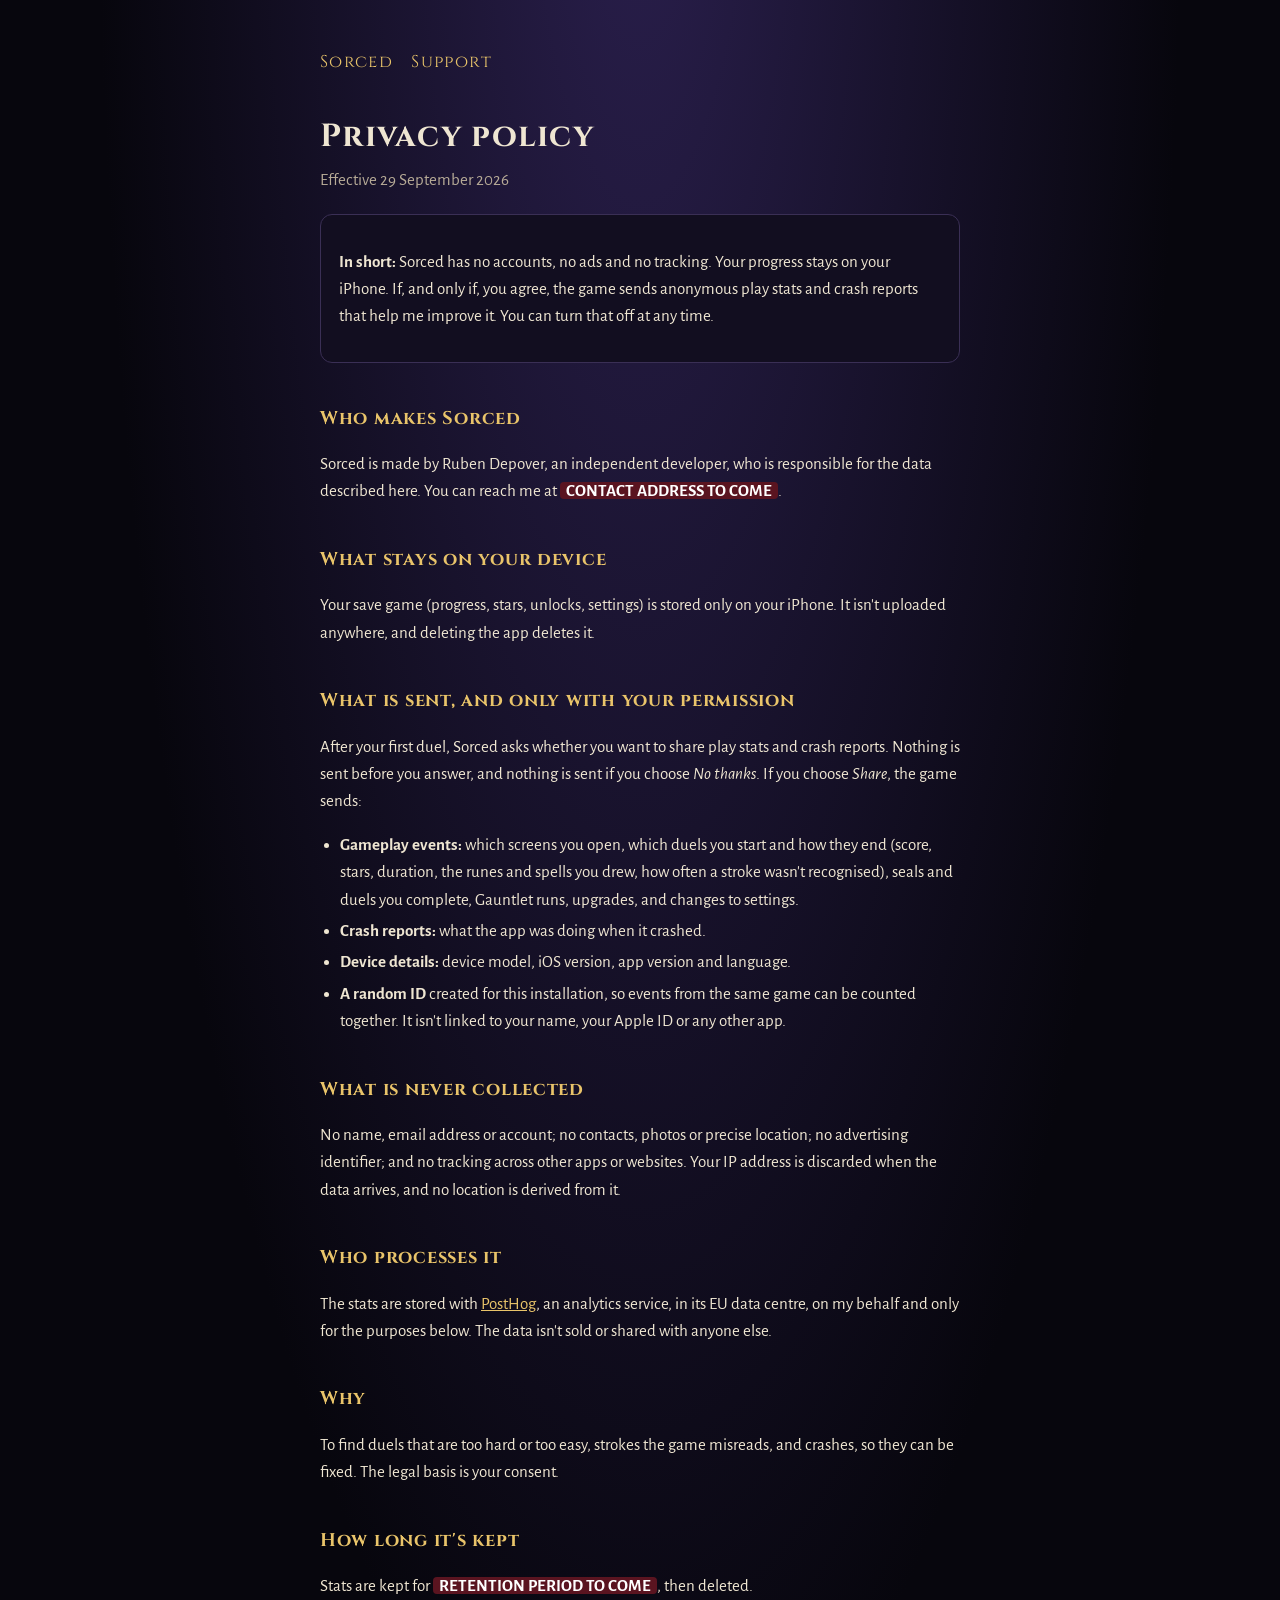
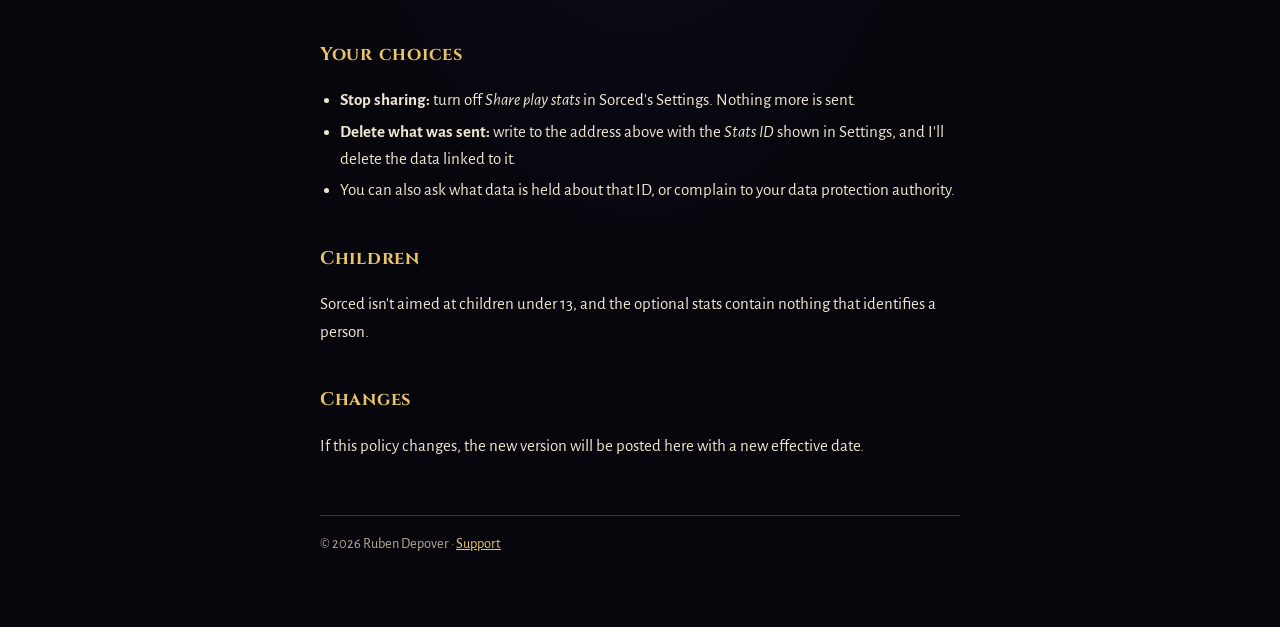
==== privacy/index.html @ e904b900 "Sorced site: landing, privacy policy, support Co-Authored-By: Claude Opus 5.5 <noreply@anthropic.com" ====
<!doctype html>
<html lang="en">
<head>
<meta charset="utf-8">
<meta name="viewport" content="width=device-width, initial-scale=1">
<link rel="preconnect" href="https://fonts.googleapis.com">
<link rel="stylesheet" href="https://fonts.googleapis.com/css2?family=Alegreya+Sans:wght@400;700&family=Cinzel:wght@700&display=swap">
<title>Sorced · Privacy policy</title>
<link rel="stylesheet" href="../style.css">
</head>
<body>
<main>
<nav><a href="../">Sorced</a><a href="../support/">Support</a></nav>
<h1>Privacy policy</h1>
<p class="lead">Effective 29 September 2026</p>

<div class="card">
<p><strong>In short:</strong> Sorced has no accounts, no ads and no tracking. Your progress stays on your iPhone. If, and only if, you agree, the game sends anonymous play stats and crash reports that help me improve it. You can turn that off at any time.</p>
</div>

<h2>Who makes Sorced</h2>
<p>Sorced is made by Ruben Depover, an independent developer, who is responsible for the data described here. You can reach me at <span class="todo">CONTACT ADDRESS TO COME</span>.</p>

<h2>What stays on your device</h2>
<p>Your save game (progress, stars, unlocks, settings) is stored only on your iPhone. It isn't uploaded anywhere, and deleting the app deletes it.</p>

<h2>What is sent, and only with your permission</h2>
<p>After your first duel, Sorced asks whether you want to share play stats and crash reports. Nothing is sent before you answer, and nothing is sent if you choose <em>No thanks</em>. If you choose <em>Share</em>, the game sends:</p>
<ul>
<li><strong>Gameplay events:</strong> which screens you open, which duels you start and how they end (score, stars, duration, the runes and spells you drew, how often a stroke wasn't recognised), seals and duels you complete, Gauntlet runs, upgrades, and changes to settings.</li>
<li><strong>Crash reports:</strong> what the app was doing when it crashed.</li>
<li><strong>Device details:</strong> device model, iOS version, app version and language.</li>
<li><strong>A random ID</strong> created for this installation, so events from the same game can be counted together. It isn't linked to your name, your Apple ID or any other app.</li>
</ul>

<h2>What is never collected</h2>
<p>No name, email address or account; no contacts, photos or precise location; no advertising identifier; and no tracking across other apps or websites. Your IP address is discarded when the data arrives, and no location is derived from it.</p>

<h2>Who processes it</h2>
<p>The stats are stored with <a href="https://posthog.com">PostHog</a>, an analytics service, in its EU data centre, on my behalf and only for the purposes below. The data isn't sold or shared with anyone else.</p>

<h2>Why</h2>
<p>To find duels that are too hard or too easy, strokes the game misreads, and crashes, so they can be fixed. The legal basis is your consent.</p>

<h2>How long it's kept</h2>
<p>Stats are kept for <span class="todo">RETENTION PERIOD TO COME</span>, then deleted.</p>

<h2>Your choices</h2>
<ul>
<li><strong>Stop sharing:</strong> turn off <em>Share play stats</em> in Sorced's Settings. Nothing more is sent.</li>
<li><strong>Delete what was sent:</strong> write to the address above with the <em>Stats ID</em> shown in Settings, and I'll delete the data linked to it.</li>
<li>You can also ask what data is held about that ID, or complain to your data protection authority.</li>
</ul>

<h2>Children</h2>
<p>Sorced isn't aimed at children under 13, and the optional stats contain nothing that identifies a person.</p>

<h2>Changes</h2>
<p>If this policy changes, the new version will be posted here with a new effective date.</p>

<footer>© 2026 Ruben Depover · <a href="../support/">Support</a></footer>
</main>
</body>
</html>
---- style.css ----
:root {
  --night: #07060d;
  --panel: #120e20;
  --ink: #efe6d2;
  --muted: #b7ab97;
  --gold: #e9c46a;
  --line: #3a2f55;
}
* { box-sizing: border-box; }
html { background: var(--night); }
body {
  margin: 0;
  background: radial-gradient(ellipse at 50% -10%, #2a1f4d 0%, var(--night) 60%) no-repeat, var(--night);
  color: var(--ink);
  font: 17px/1.6 "Alegreya Sans", system-ui, -apple-system, sans-serif;
  -webkit-text-size-adjust: 100%;
}
main { max-width: 680px; margin: 0 auto; padding: 48px 20px 72px; }
h1, h2 { font-family: "Cinzel", Georgia, serif; font-weight: 700; letter-spacing: 0.04em; color: var(--ink); }
h1 { font-size: 2rem; margin: 0 0 4px; }
h2 { font-size: 1.15rem; margin: 2.2em 0 0.4em; color: var(--gold); }
p, li { color: var(--ink); }
.lead { color: var(--muted); margin-top: 0; }
.muted { color: var(--muted); }
a { color: var(--gold); }
ul { padding-left: 1.2em; }
li { margin: 0.25em 0; }
nav { margin-bottom: 36px; font-family: "Cinzel", Georgia, serif; letter-spacing: 0.08em; }
nav a { text-decoration: none; margin-right: 18px; }
.card { background: var(--panel); border: 1px solid var(--line); border-radius: 12px; padding: 16px 18px; margin: 20px 0; }
.todo { background: #5a1420; color: #fff; padding: 0 6px; border-radius: 4px; font-weight: 700; }
footer { margin-top: 56px; color: var(--muted); font-size: 0.9rem; border-top: 1px solid var(--line); padding-top: 16px; }
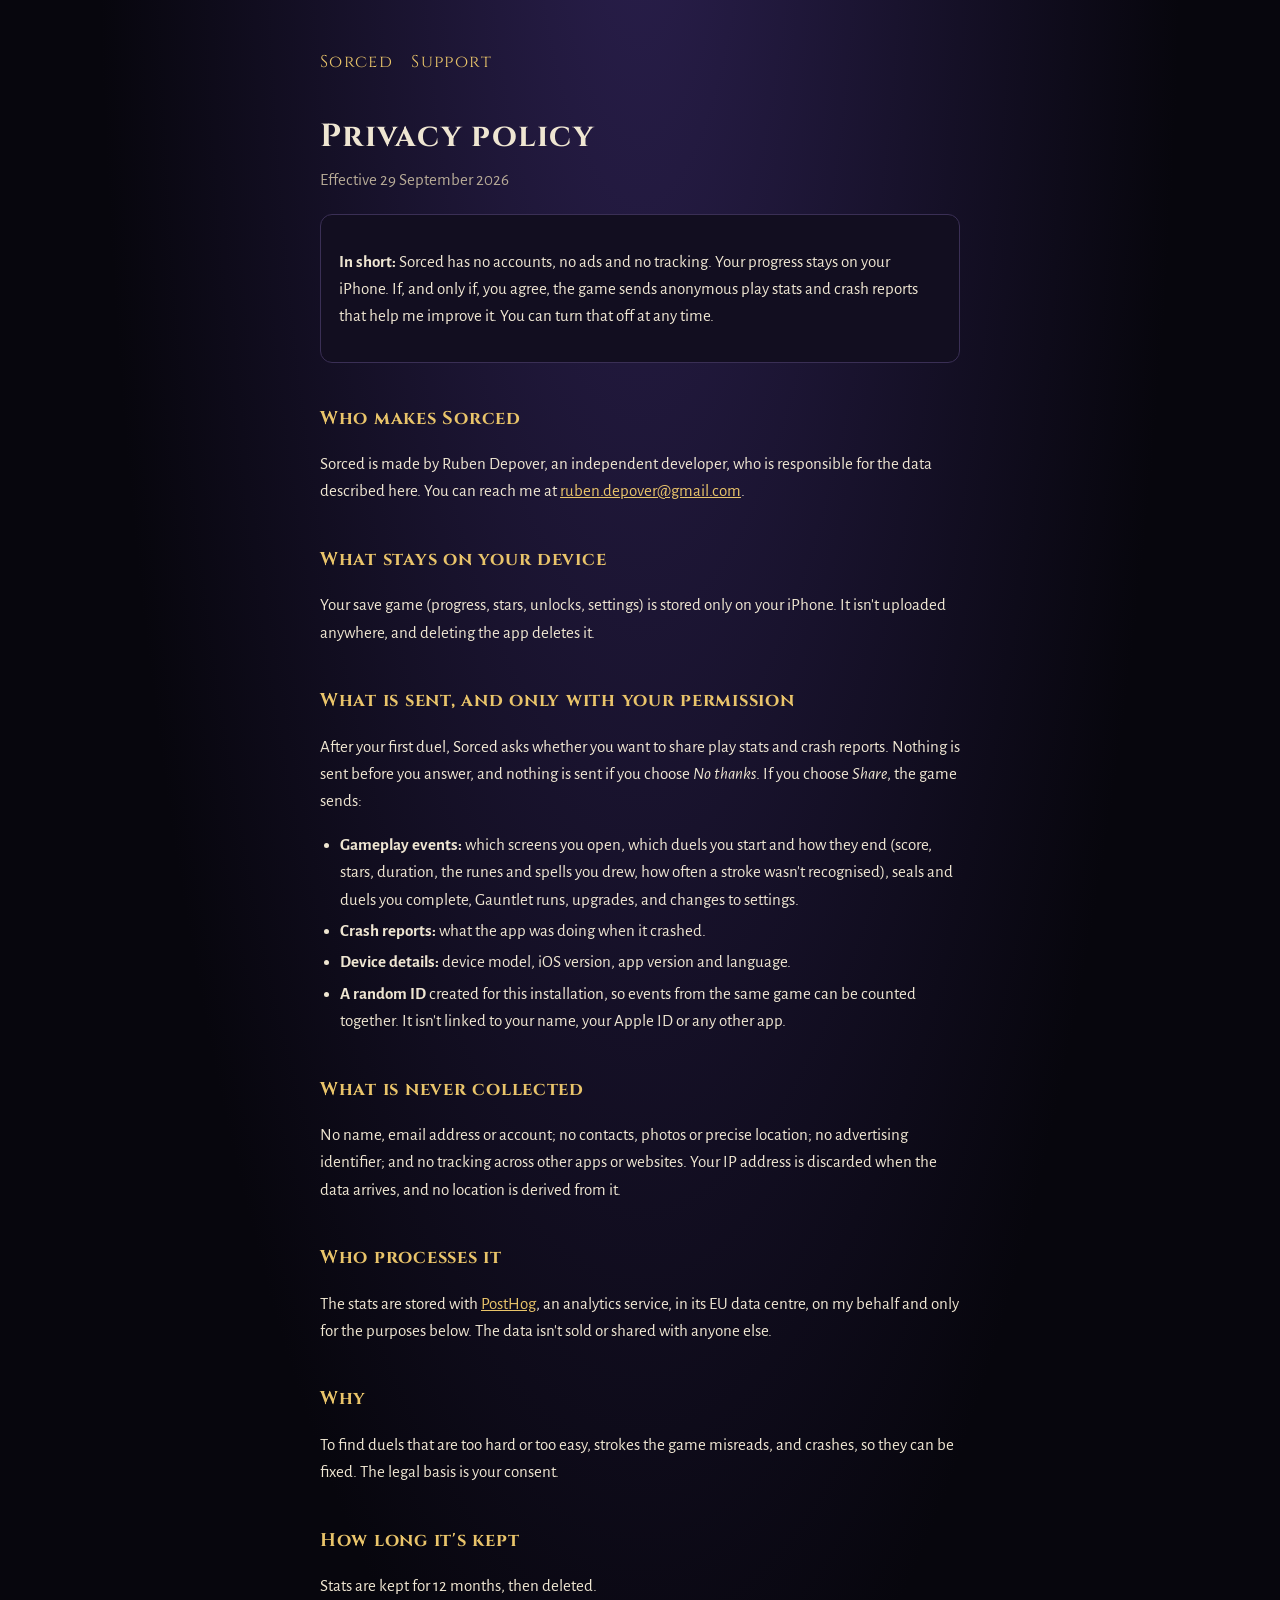
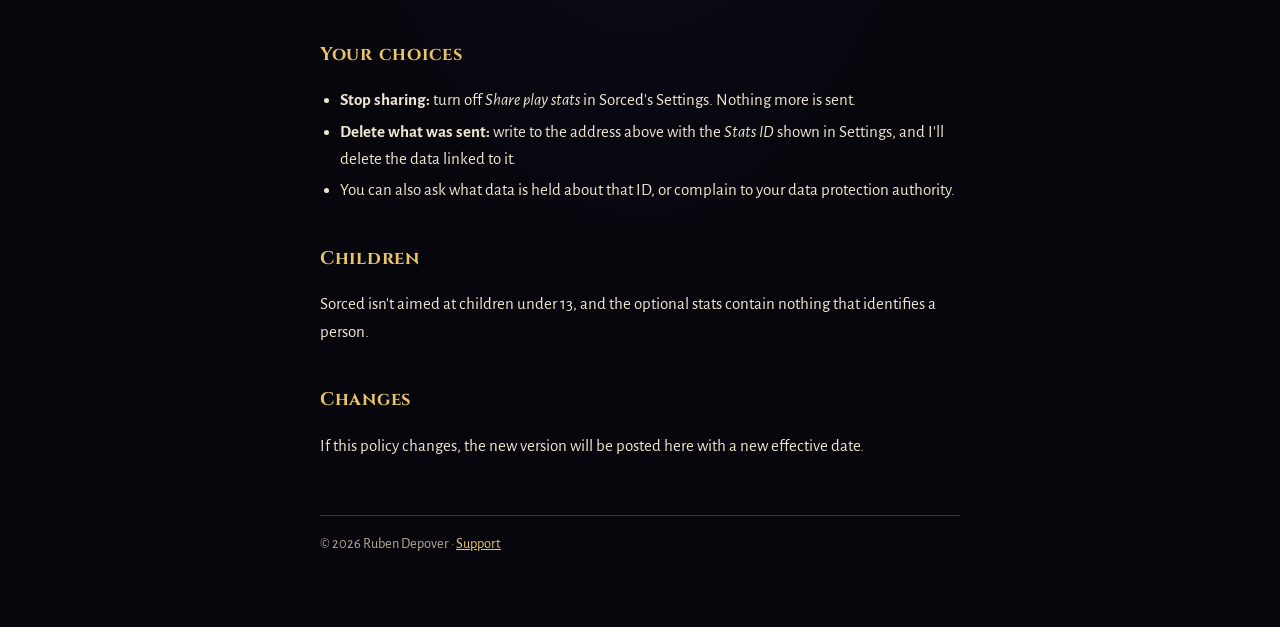
==== commit d589cc4e: "Contact address and a 12-month retention period Co-Authored-By: Claude Opus 5.5 <noreply@anthropic.c" ====
--- a/privacy/index.html
+++ b/privacy/index.html
@@ -19,7 +19,7 @@
 </div>
 
 <h2>Who makes Sorced</h2>
-<p>Sorced is made by Ruben Depover, an independent developer, who is responsible for the data described here. You can reach me at <span class="todo">CONTACT ADDRESS TO COME</span>.</p>
+<p>Sorced is made by Ruben Depover, an independent developer, who is responsible for the data described here. You can reach me at <a href="mailto:ruben.depover@gmail.com">ruben.depover@gmail.com</a>.</p>
 
 <h2>What stays on your device</h2>
 <p>Your save game (progress, stars, unlocks, settings) is stored only on your iPhone. It isn't uploaded anywhere, and deleting the app deletes it.</p>
@@ -43,7 +43,7 @@
 <p>To find duels that are too hard or too easy, strokes the game misreads, and crashes, so they can be fixed. The legal basis is your consent.</p>
 
 <h2>How long it's kept</h2>
-<p>Stats are kept for <span class="todo">RETENTION PERIOD TO COME</span>, then deleted.</p>
+<p>Stats are kept for 12 months, then deleted.</p>
 
 <h2>Your choices</h2>
 <ul>
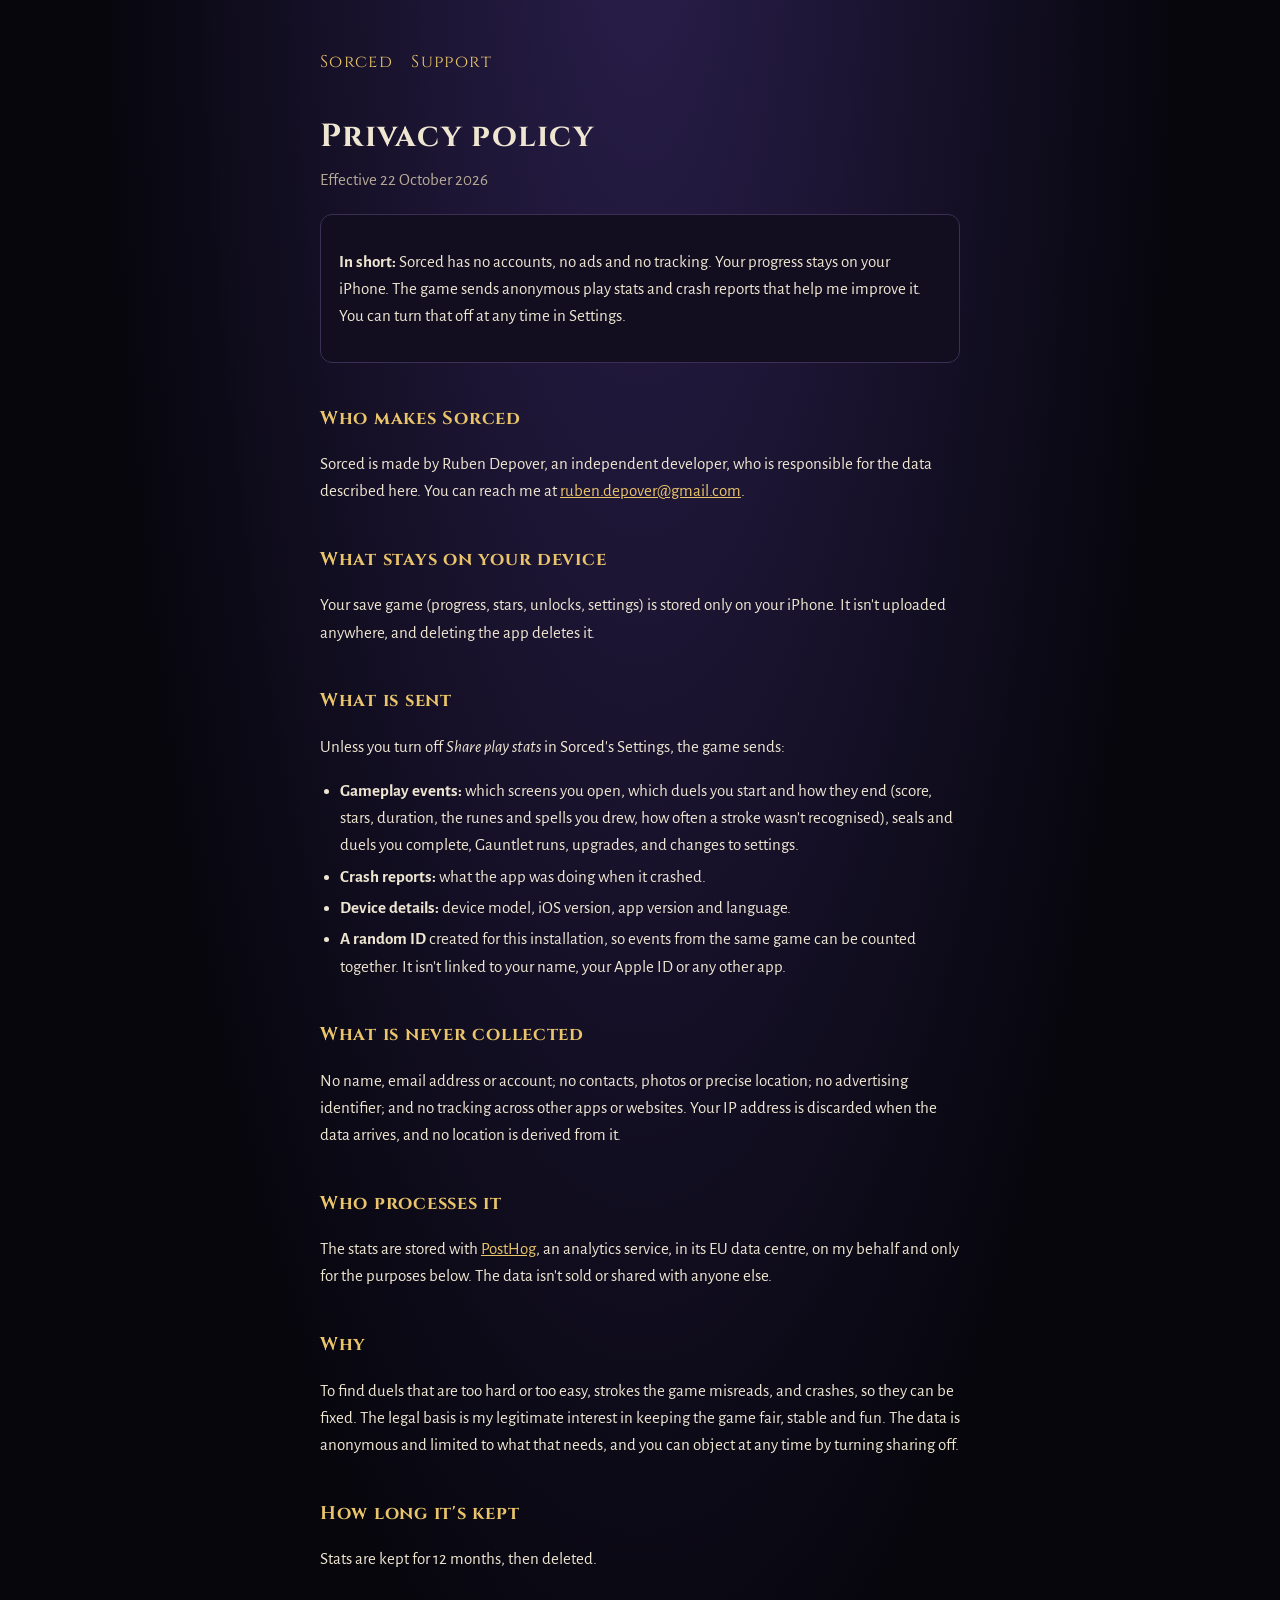
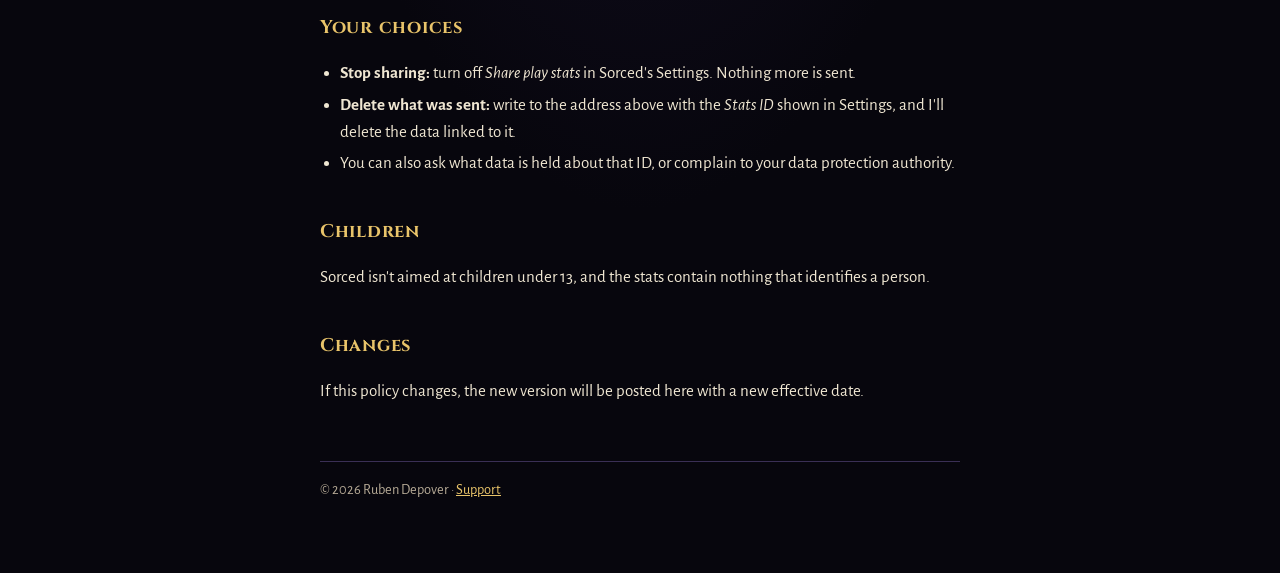
==== commit 350cf055: "Privacy policy: play stats on by default, opt out in Settings Co-Authored-By: Claude Opus 5.5 <norep" ====
--- a/privacy/index.html
+++ b/privacy/index.html
@@ -12,10 +12,10 @@
 <main>
 <nav><a href="../">Sorced</a><a href="../support/">Support</a></nav>
 <h1>Privacy policy</h1>
-<p class="lead">Effective 29 September 2026</p>
+<p class="lead">Effective 22 October 2026</p>
 
 <div class="card">
-<p><strong>In short:</strong> Sorced has no accounts, no ads and no tracking. Your progress stays on your iPhone. If, and only if, you agree, the game sends anonymous play stats and crash reports that help me improve it. You can turn that off at any time.</p>
+<p><strong>In short:</strong> Sorced has no accounts, no ads and no tracking. Your progress stays on your iPhone. The game sends anonymous play stats and crash reports that help me improve it. You can turn that off at any time in Settings.</p>
 </div>
 
 <h2>Who makes Sorced</h2>
@@ -24,8 +24,8 @@
 <h2>What stays on your device</h2>
 <p>Your save game (progress, stars, unlocks, settings) is stored only on your iPhone. It isn't uploaded anywhere, and deleting the app deletes it.</p>
 
-<h2>What is sent, and only with your permission</h2>
-<p>After your first duel, Sorced asks whether you want to share play stats and crash reports. Nothing is sent before you answer, and nothing is sent if you choose <em>No thanks</em>. If you choose <em>Share</em>, the game sends:</p>
+<h2>What is sent</h2>
+<p>Unless you turn off <em>Share play stats</em> in Sorced's Settings, the game sends:</p>
 <ul>
 <li><strong>Gameplay events:</strong> which screens you open, which duels you start and how they end (score, stars, duration, the runes and spells you drew, how often a stroke wasn't recognised), seals and duels you complete, Gauntlet runs, upgrades, and changes to settings.</li>
 <li><strong>Crash reports:</strong> what the app was doing when it crashed.</li>
@@ -40,7 +40,7 @@
 <p>The stats are stored with <a href="https://posthog.com">PostHog</a>, an analytics service, in its EU data centre, on my behalf and only for the purposes below. The data isn't sold or shared with anyone else.</p>
 
 <h2>Why</h2>
-<p>To find duels that are too hard or too easy, strokes the game misreads, and crashes, so they can be fixed. The legal basis is your consent.</p>
+<p>To find duels that are too hard or too easy, strokes the game misreads, and crashes, so they can be fixed. The legal basis is my legitimate interest in keeping the game fair, stable and fun. The data is anonymous and limited to what that needs, and you can object at any time by turning sharing off.</p>
 
 <h2>How long it's kept</h2>
 <p>Stats are kept for 12 months, then deleted.</p>
@@ -53,7 +53,7 @@
 </ul>
 
 <h2>Children</h2>
-<p>Sorced isn't aimed at children under 13, and the optional stats contain nothing that identifies a person.</p>
+<p>Sorced isn't aimed at children under 13, and the stats contain nothing that identifies a person.</p>
 
 <h2>Changes</h2>
 <p>If this policy changes, the new version will be posted here with a new effective date.</p>
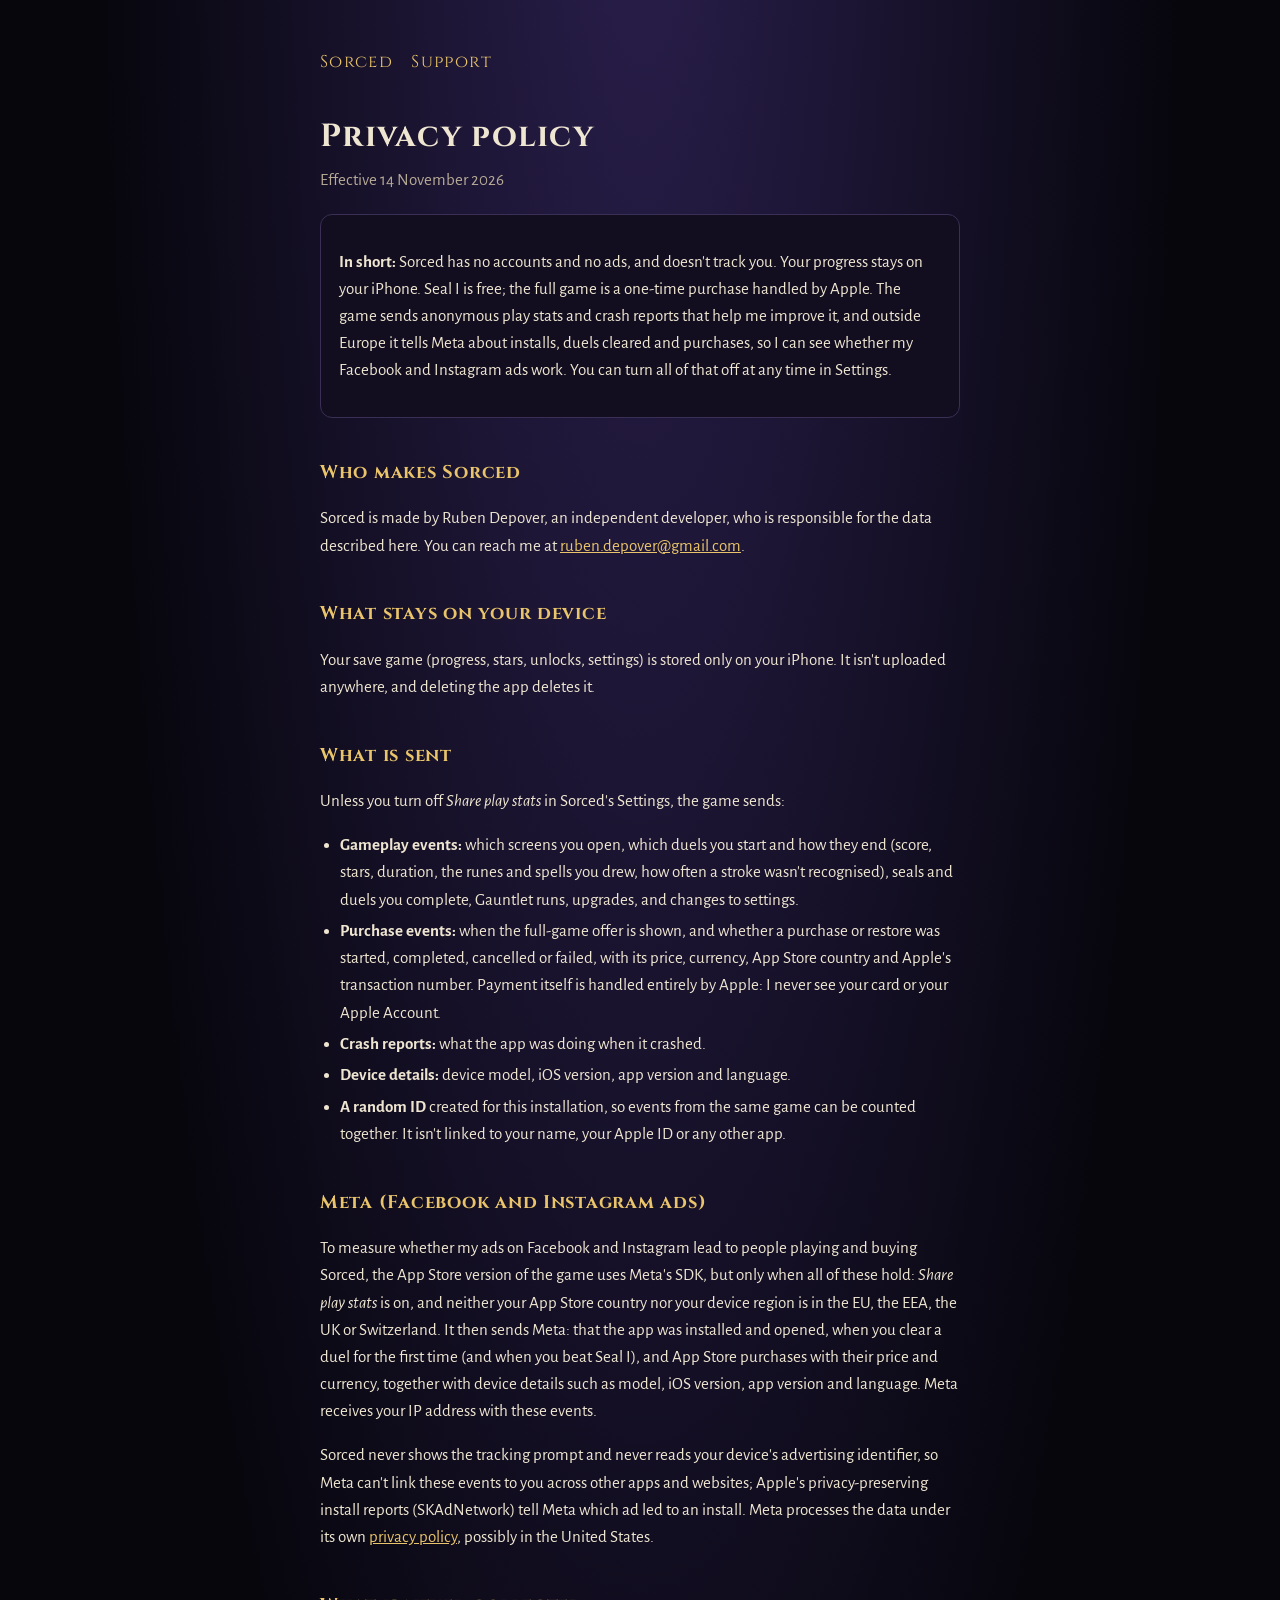
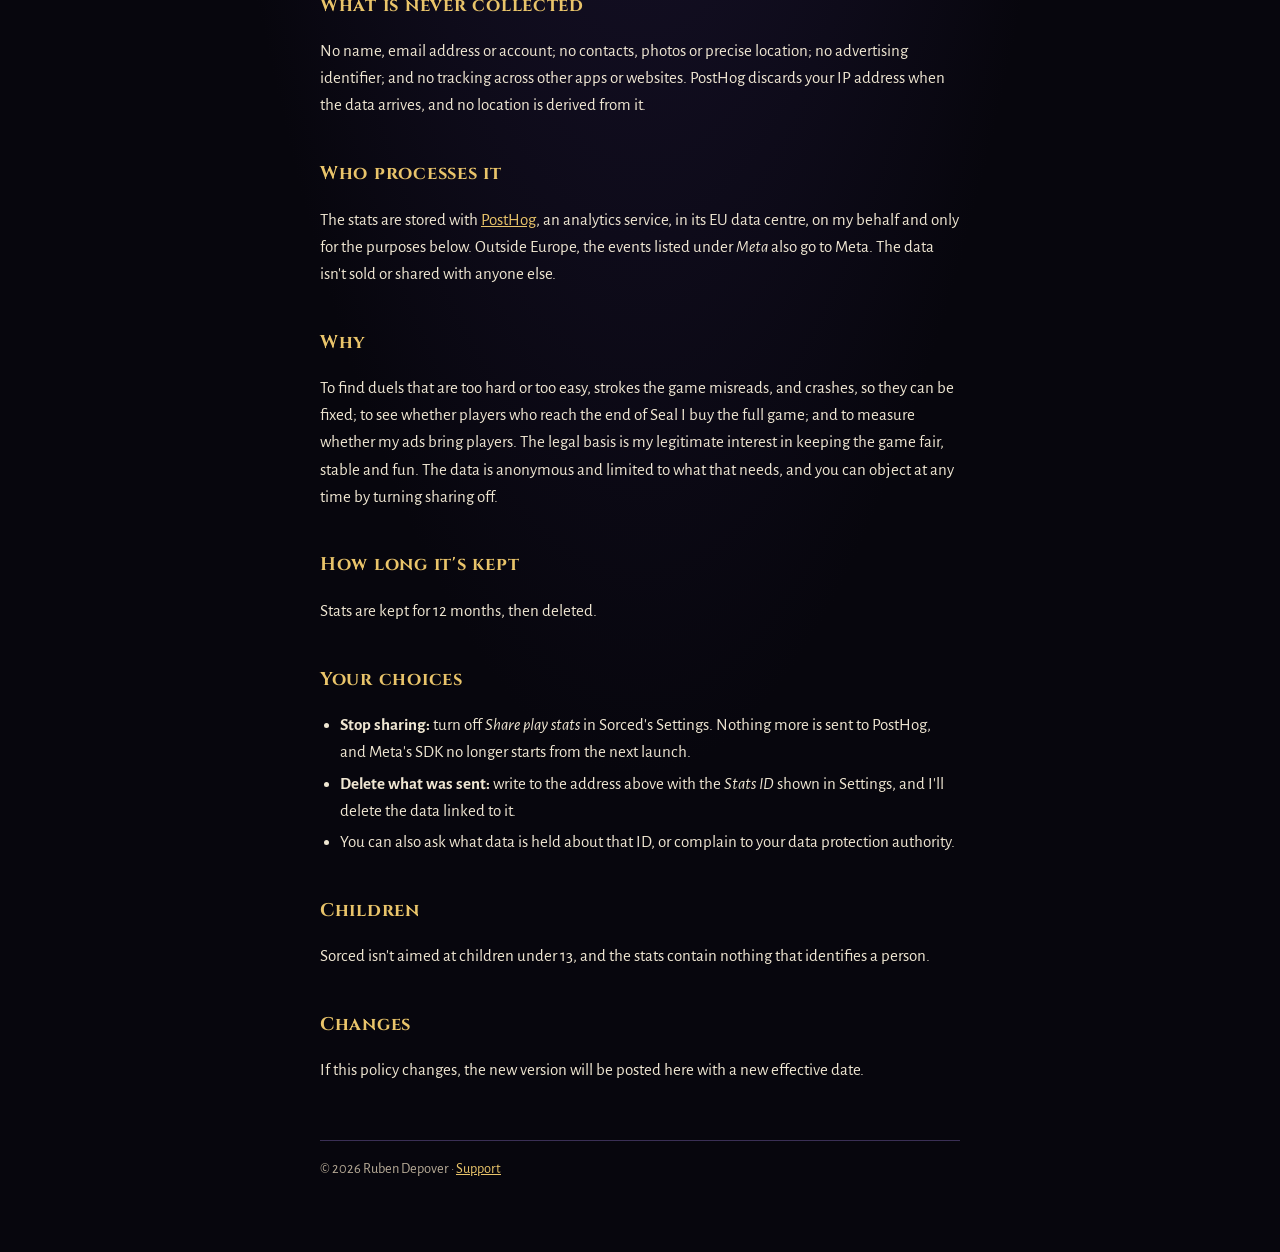
==== commit 7ed1d67e: "Privacy policy: Full Game purchase events and Meta's SDK (outside Europe) Co-Authored-By: Claude Opu" ====
--- a/privacy/index.html
+++ b/privacy/index.html
@@ -12,10 +12,10 @@
 <main>
 <nav><a href="../">Sorced</a><a href="../support/">Support</a></nav>
 <h1>Privacy policy</h1>
-<p class="lead">Effective 22 October 2026</p>
+<p class="lead">Effective 14 November 2026</p>
 
 <div class="card">
-<p><strong>In short:</strong> Sorced has no accounts, no ads and no tracking. Your progress stays on your iPhone. The game sends anonymous play stats and crash reports that help me improve it. You can turn that off at any time in Settings.</p>
+<p><strong>In short:</strong> Sorced has no accounts and no ads, and doesn't track you. Your progress stays on your iPhone. Seal I is free; the full game is a one-time purchase handled by Apple. The game sends anonymous play stats and crash reports that help me improve it, and outside Europe it tells Meta about installs, duels cleared and purchases, so I can see whether my Facebook and Instagram ads work. You can turn all of that off at any time in Settings.</p>
 </div>
 
 <h2>Who makes Sorced</h2>
@@ -28,26 +28,31 @@
 <p>Unless you turn off <em>Share play stats</em> in Sorced's Settings, the game sends:</p>
 <ul>
 <li><strong>Gameplay events:</strong> which screens you open, which duels you start and how they end (score, stars, duration, the runes and spells you drew, how often a stroke wasn't recognised), seals and duels you complete, Gauntlet runs, upgrades, and changes to settings.</li>
+<li><strong>Purchase events:</strong> when the full-game offer is shown, and whether a purchase or restore was started, completed, cancelled or failed, with its price, currency, App Store country and Apple's transaction number. Payment itself is handled entirely by Apple: I never see your card or your Apple Account.</li>
 <li><strong>Crash reports:</strong> what the app was doing when it crashed.</li>
 <li><strong>Device details:</strong> device model, iOS version, app version and language.</li>
 <li><strong>A random ID</strong> created for this installation, so events from the same game can be counted together. It isn't linked to your name, your Apple ID or any other app.</li>
 </ul>
 
+<h2>Meta (Facebook and Instagram ads)</h2>
+<p>To measure whether my ads on Facebook and Instagram lead to people playing and buying Sorced, the App Store version of the game uses Meta's SDK, but only when all of these hold: <em>Share play stats</em> is on, and neither your App Store country nor your device region is in the EU, the EEA, the UK or Switzerland. It then sends Meta: that the app was installed and opened, when you clear a duel for the first time (and when you beat Seal I), and App Store purchases with their price and currency, together with device details such as model, iOS version, app version and language. Meta receives your IP address with these events.</p>
+<p>Sorced never shows the tracking prompt and never reads your device's advertising identifier, so Meta can't link these events to you across other apps and websites; Apple's privacy-preserving install reports (SKAdNetwork) tell Meta which ad led to an install. Meta processes the data under its own <a href="https://www.facebook.com/privacy/policy/">privacy policy</a>, possibly in the United States.</p>
+
 <h2>What is never collected</h2>
-<p>No name, email address or account; no contacts, photos or precise location; no advertising identifier; and no tracking across other apps or websites. Your IP address is discarded when the data arrives, and no location is derived from it.</p>
+<p>No name, email address or account; no contacts, photos or precise location; no advertising identifier; and no tracking across other apps or websites. PostHog discards your IP address when the data arrives, and no location is derived from it.</p>
 
 <h2>Who processes it</h2>
-<p>The stats are stored with <a href="https://posthog.com">PostHog</a>, an analytics service, in its EU data centre, on my behalf and only for the purposes below. The data isn't sold or shared with anyone else.</p>
+<p>The stats are stored with <a href="https://posthog.com">PostHog</a>, an analytics service, in its EU data centre, on my behalf and only for the purposes below. Outside Europe, the events listed under <em>Meta</em> also go to Meta. The data isn't sold or shared with anyone else.</p>
 
 <h2>Why</h2>
-<p>To find duels that are too hard or too easy, strokes the game misreads, and crashes, so they can be fixed. The legal basis is my legitimate interest in keeping the game fair, stable and fun. The data is anonymous and limited to what that needs, and you can object at any time by turning sharing off.</p>
+<p>To find duels that are too hard or too easy, strokes the game misreads, and crashes, so they can be fixed; to see whether players who reach the end of Seal I buy the full game; and to measure whether my ads bring players. The legal basis is my legitimate interest in keeping the game fair, stable and fun. The data is anonymous and limited to what that needs, and you can object at any time by turning sharing off.</p>
 
 <h2>How long it's kept</h2>
 <p>Stats are kept for 12 months, then deleted.</p>
 
 <h2>Your choices</h2>
 <ul>
-<li><strong>Stop sharing:</strong> turn off <em>Share play stats</em> in Sorced's Settings. Nothing more is sent.</li>
+<li><strong>Stop sharing:</strong> turn off <em>Share play stats</em> in Sorced's Settings. Nothing more is sent to PostHog, and Meta's SDK no longer starts from the next launch.</li>
 <li><strong>Delete what was sent:</strong> write to the address above with the <em>Stats ID</em> shown in Settings, and I'll delete the data linked to it.</li>
 <li>You can also ask what data is held about that ID, or complain to your data protection authority.</li>
 </ul>
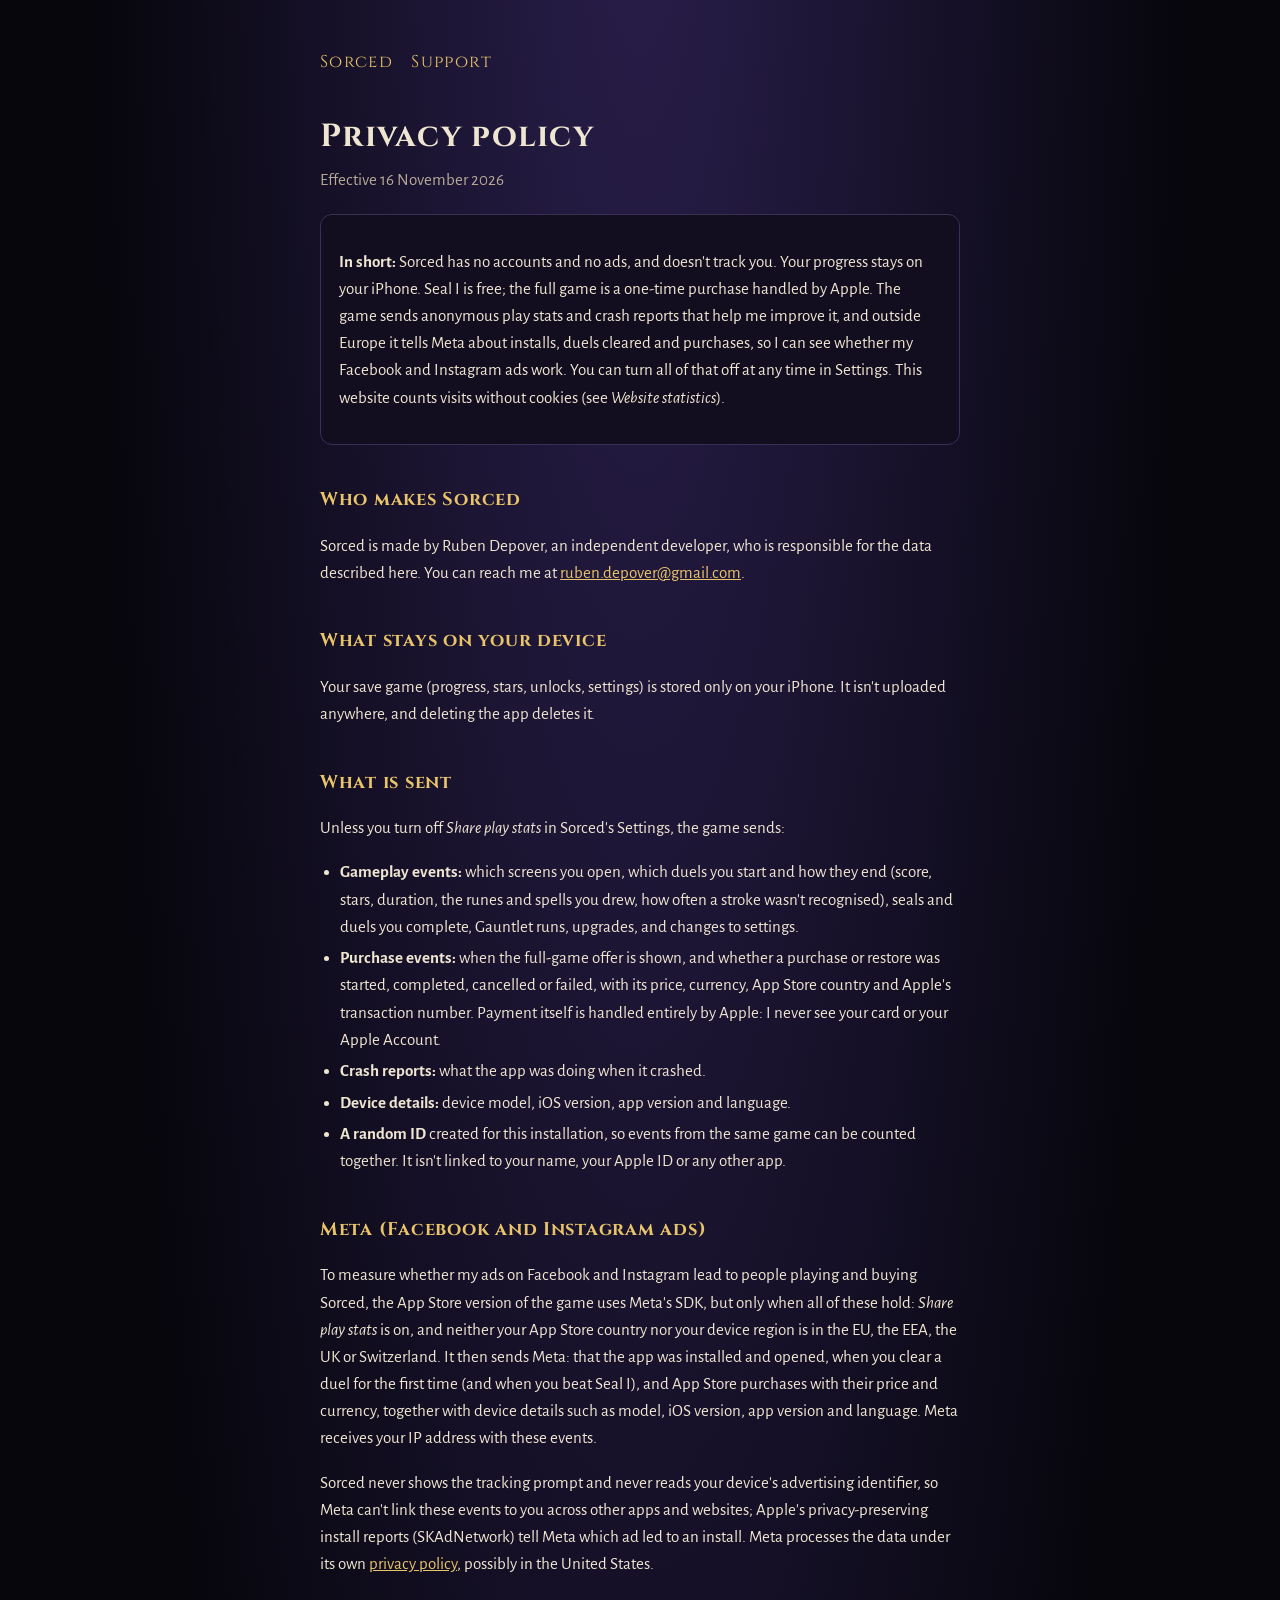
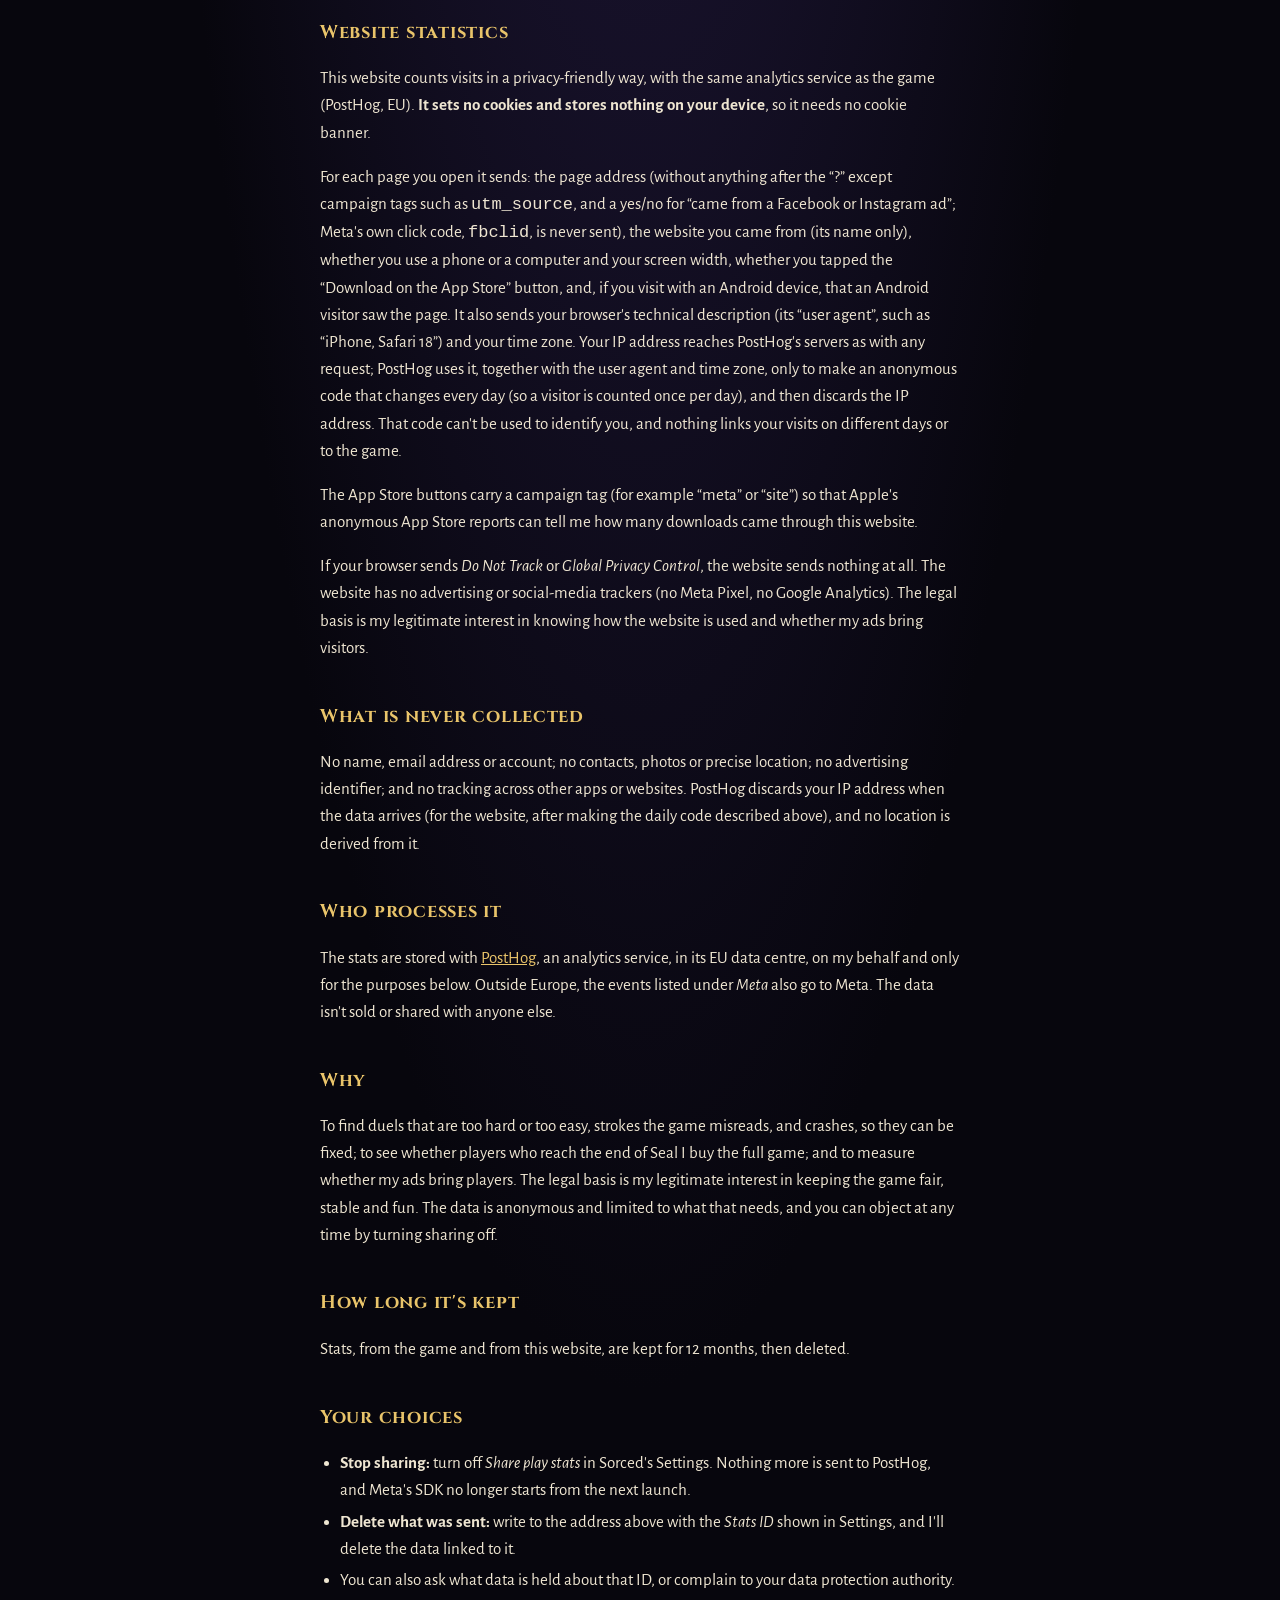
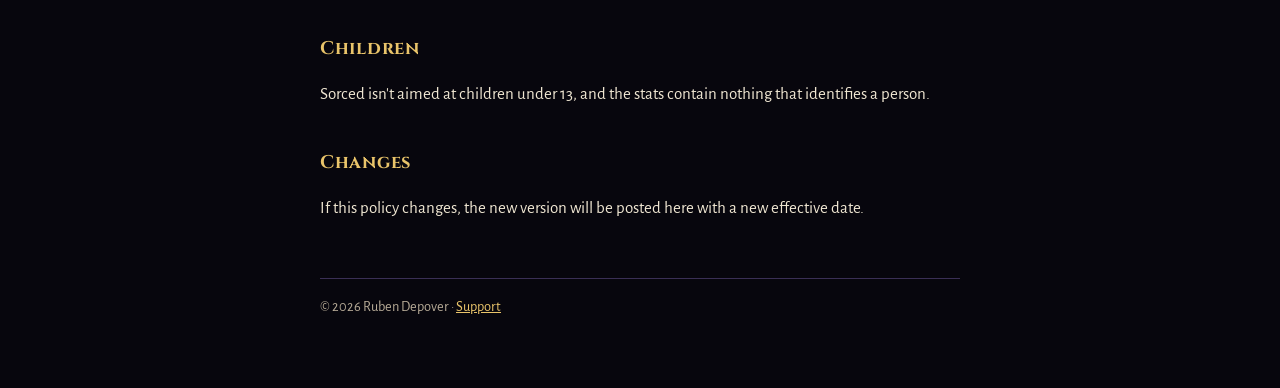
==== commit dd5adfc3: "Download page for the Meta ads, with cookieless website stats - download/: App Store badge above the" ====
--- a/privacy/index.html
+++ b/privacy/index.html
@@ -12,10 +12,10 @@
 <main>
 <nav><a href="../">Sorced</a><a href="../support/">Support</a></nav>
 <h1>Privacy policy</h1>
-<p class="lead">Effective 14 November 2026</p>
+<p class="lead">Effective 16 November 2026</p>
 
 <div class="card">
-<p><strong>In short:</strong> Sorced has no accounts and no ads, and doesn't track you. Your progress stays on your iPhone. Seal I is free; the full game is a one-time purchase handled by Apple. The game sends anonymous play stats and crash reports that help me improve it, and outside Europe it tells Meta about installs, duels cleared and purchases, so I can see whether my Facebook and Instagram ads work. You can turn all of that off at any time in Settings.</p>
+<p><strong>In short:</strong> Sorced has no accounts and no ads, and doesn't track you. Your progress stays on your iPhone. Seal I is free; the full game is a one-time purchase handled by Apple. The game sends anonymous play stats and crash reports that help me improve it, and outside Europe it tells Meta about installs, duels cleared and purchases, so I can see whether my Facebook and Instagram ads work. You can turn all of that off at any time in Settings. This website counts visits without cookies (see <em>Website statistics</em>).</p>
 </div>
 
 <h2>Who makes Sorced</h2>
@@ -38,8 +38,14 @@
 <p>To measure whether my ads on Facebook and Instagram lead to people playing and buying Sorced, the App Store version of the game uses Meta's SDK, but only when all of these hold: <em>Share play stats</em> is on, and neither your App Store country nor your device region is in the EU, the EEA, the UK or Switzerland. It then sends Meta: that the app was installed and opened, when you clear a duel for the first time (and when you beat Seal I), and App Store purchases with their price and currency, together with device details such as model, iOS version, app version and language. Meta receives your IP address with these events.</p>
 <p>Sorced never shows the tracking prompt and never reads your device's advertising identifier, so Meta can't link these events to you across other apps and websites; Apple's privacy-preserving install reports (SKAdNetwork) tell Meta which ad led to an install. Meta processes the data under its own <a href="https://www.facebook.com/privacy/policy/">privacy policy</a>, possibly in the United States.</p>
 
+<h2>Website statistics</h2>
+<p>This website counts visits in a privacy-friendly way, with the same analytics service as the game (PostHog, EU). <strong>It sets no cookies and stores nothing on your device</strong>, so it needs no cookie banner.</p>
+<p>For each page you open it sends: the page address (without anything after the &ldquo;?&rdquo; except campaign tags such as <code>utm_source</code>, and a yes/no for &ldquo;came from a Facebook or Instagram ad&rdquo;; Meta's own click code, <code>fbclid</code>, is never sent), the website you came from (its name only), whether you use a phone or a computer and your screen width, whether you tapped the &ldquo;Download on the App Store&rdquo; button, and, if you visit with an Android device, that an Android visitor saw the page. It also sends your browser's technical description (its &ldquo;user agent&rdquo;, such as &ldquo;iPhone, Safari 18&rdquo;) and your time zone. Your IP address reaches PostHog's servers as with any request; PostHog uses it, together with the user agent and time zone, only to make an anonymous code that changes every day (so a visitor is counted once per day), and then discards the IP address. That code can't be used to identify you, and nothing links your visits on different days or to the game.</p>
+<p>The App Store buttons carry a campaign tag (for example &ldquo;meta&rdquo; or &ldquo;site&rdquo;) so that Apple's anonymous App Store reports can tell me how many downloads came through this website.</p>
+<p>If your browser sends <em>Do Not Track</em> or <em>Global Privacy Control</em>, the website sends nothing at all. The website has no advertising or social-media trackers (no Meta Pixel, no Google Analytics). The legal basis is my legitimate interest in knowing how the website is used and whether my ads bring visitors.</p>
+
 <h2>What is never collected</h2>
-<p>No name, email address or account; no contacts, photos or precise location; no advertising identifier; and no tracking across other apps or websites. PostHog discards your IP address when the data arrives, and no location is derived from it.</p>
+<p>No name, email address or account; no contacts, photos or precise location; no advertising identifier; and no tracking across other apps or websites. PostHog discards your IP address when the data arrives (for the website, after making the daily code described above), and no location is derived from it.</p>
 
 <h2>Who processes it</h2>
 <p>The stats are stored with <a href="https://posthog.com">PostHog</a>, an analytics service, in its EU data centre, on my behalf and only for the purposes below. Outside Europe, the events listed under <em>Meta</em> also go to Meta. The data isn't sold or shared with anyone else.</p>
@@ -48,7 +54,7 @@
 <p>To find duels that are too hard or too easy, strokes the game misreads, and crashes, so they can be fixed; to see whether players who reach the end of Seal I buy the full game; and to measure whether my ads bring players. The legal basis is my legitimate interest in keeping the game fair, stable and fun. The data is anonymous and limited to what that needs, and you can object at any time by turning sharing off.</p>
 
 <h2>How long it's kept</h2>
-<p>Stats are kept for 12 months, then deleted.</p>
+<p>Stats, from the game and from this website, are kept for 12 months, then deleted.</p>
 
 <h2>Your choices</h2>
 <ul>
--- a/style.css
+++ b/style.css
@@ -30,3 +30,20 @@
 .card { background: var(--panel); border: 1px solid var(--line); border-radius: 12px; padding: 16px 18px; margin: 20px 0; }
 .todo { background: #5a1420; color: #fff; padding: 0 6px; border-radius: 4px; font-weight: 700; }
 footer { margin-top: 56px; color: var(--muted); font-size: 0.9rem; border-top: 1px solid var(--line); padding-top: 16px; }
+
+/* Download page (download/): the page the Facebook/Instagram ads link to. */
+.dl { max-width: 560px; padding-top: 28px; text-align: center; }
+.dl-title { font-size: 2.6rem; margin: 0; letter-spacing: 0.12em; color: var(--gold); }
+.dl-sub { font-family: "Cinzel", Georgia, serif; margin: 0 0 12px; color: var(--ink); letter-spacing: 0.04em; }
+.dl-pitch { margin: 0 auto 18px; max-width: 30em; }
+.dl-cta { margin: 18px 0 8px; }
+.store-badge { display: inline-block; line-height: 0; }
+.store-badge img { display: block; height: auto; }
+.dl-meta, .android-note { color: var(--muted); font-size: 0.95rem; margin: 6px 0; }
+.android-note { color: var(--gold); }
+.phone { margin: 28px auto 8px; width: min(300px, 78vw); padding: 10px; border-radius: 34px;
+  background: linear-gradient(160deg, #6b5320, #e9c46a 40%, #6b5320); box-shadow: 0 18px 50px rgba(0,0,0,0.6); }
+.phone video { display: block; width: 100%; height: auto; border-radius: 25px; background: #000; }
+.pills { list-style: none; padding: 0; margin: 24px 0 8px; display: flex; flex-wrap: wrap; gap: 8px; justify-content: center; }
+.pills li { margin: 0; background: var(--panel); border: 1px solid var(--line); border-radius: 999px; padding: 6px 14px; font-size: 0.95rem; }
+.dl footer small { color: var(--muted); }
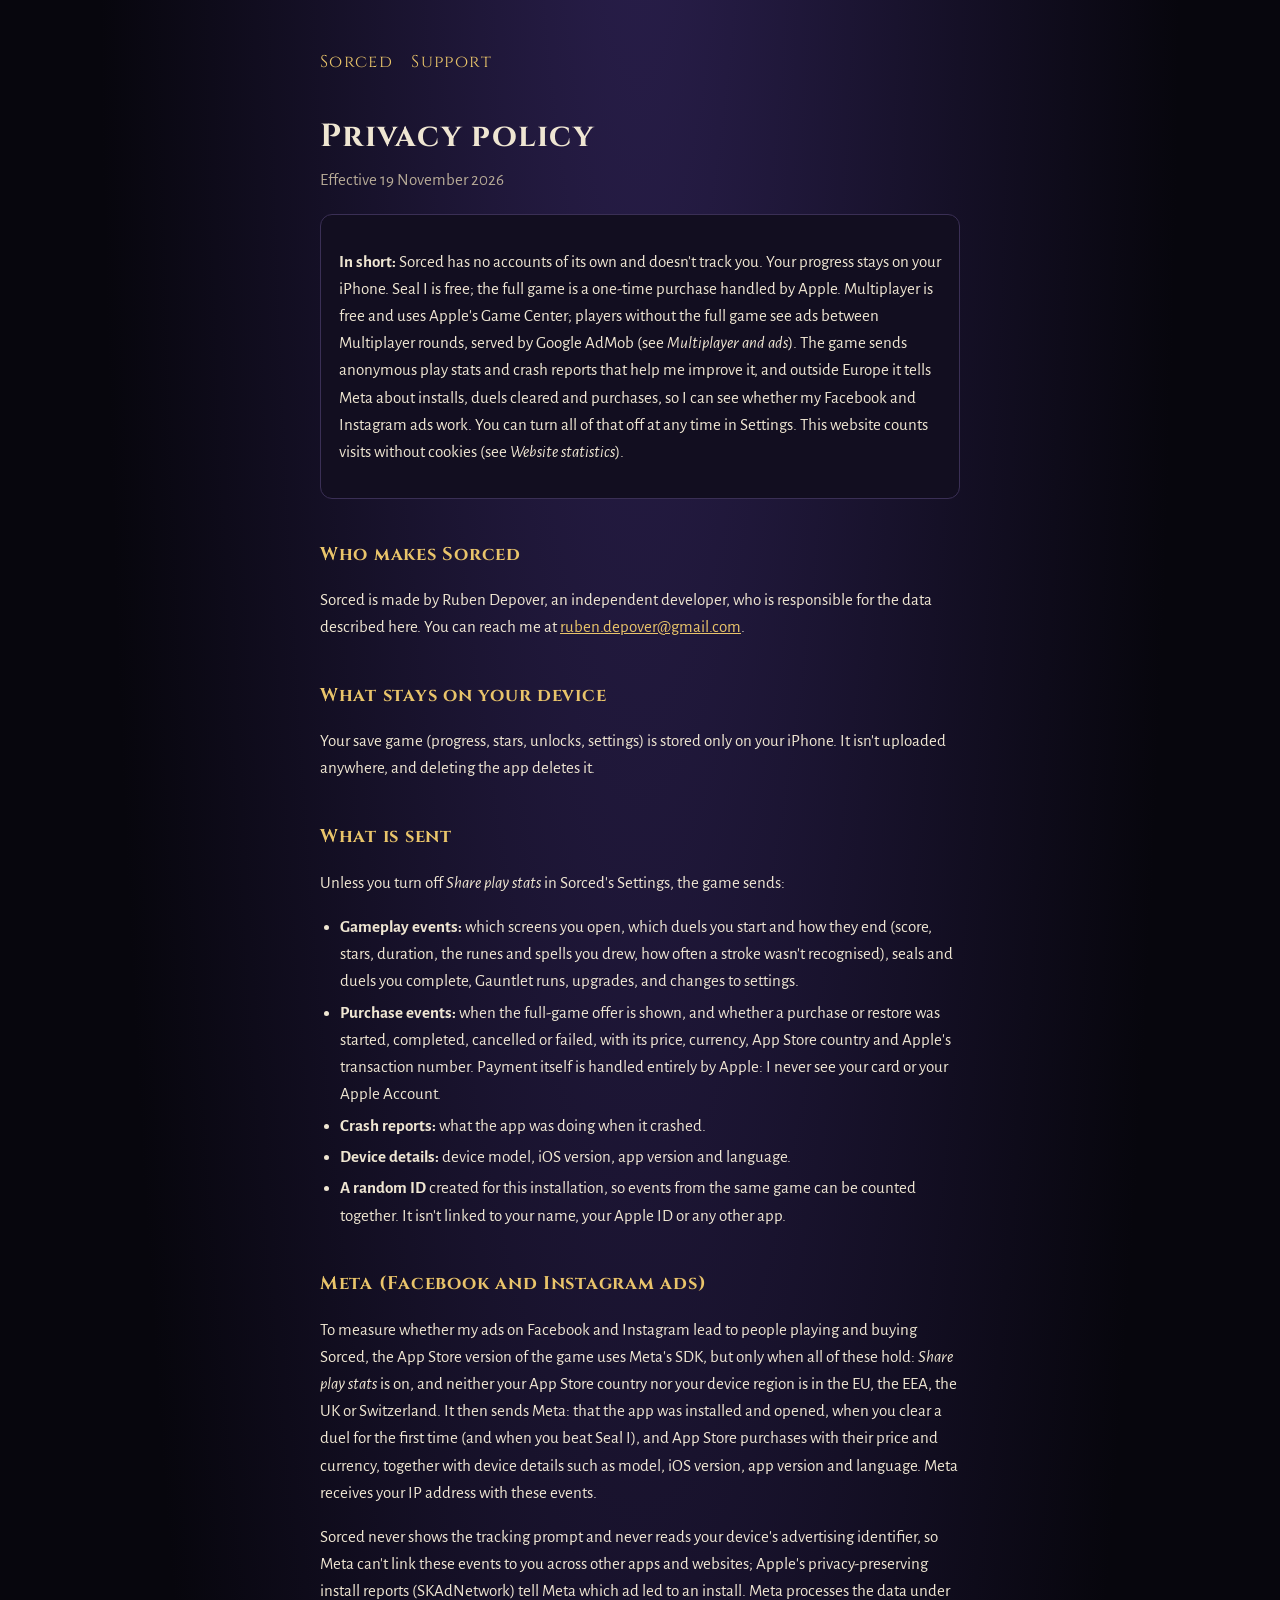
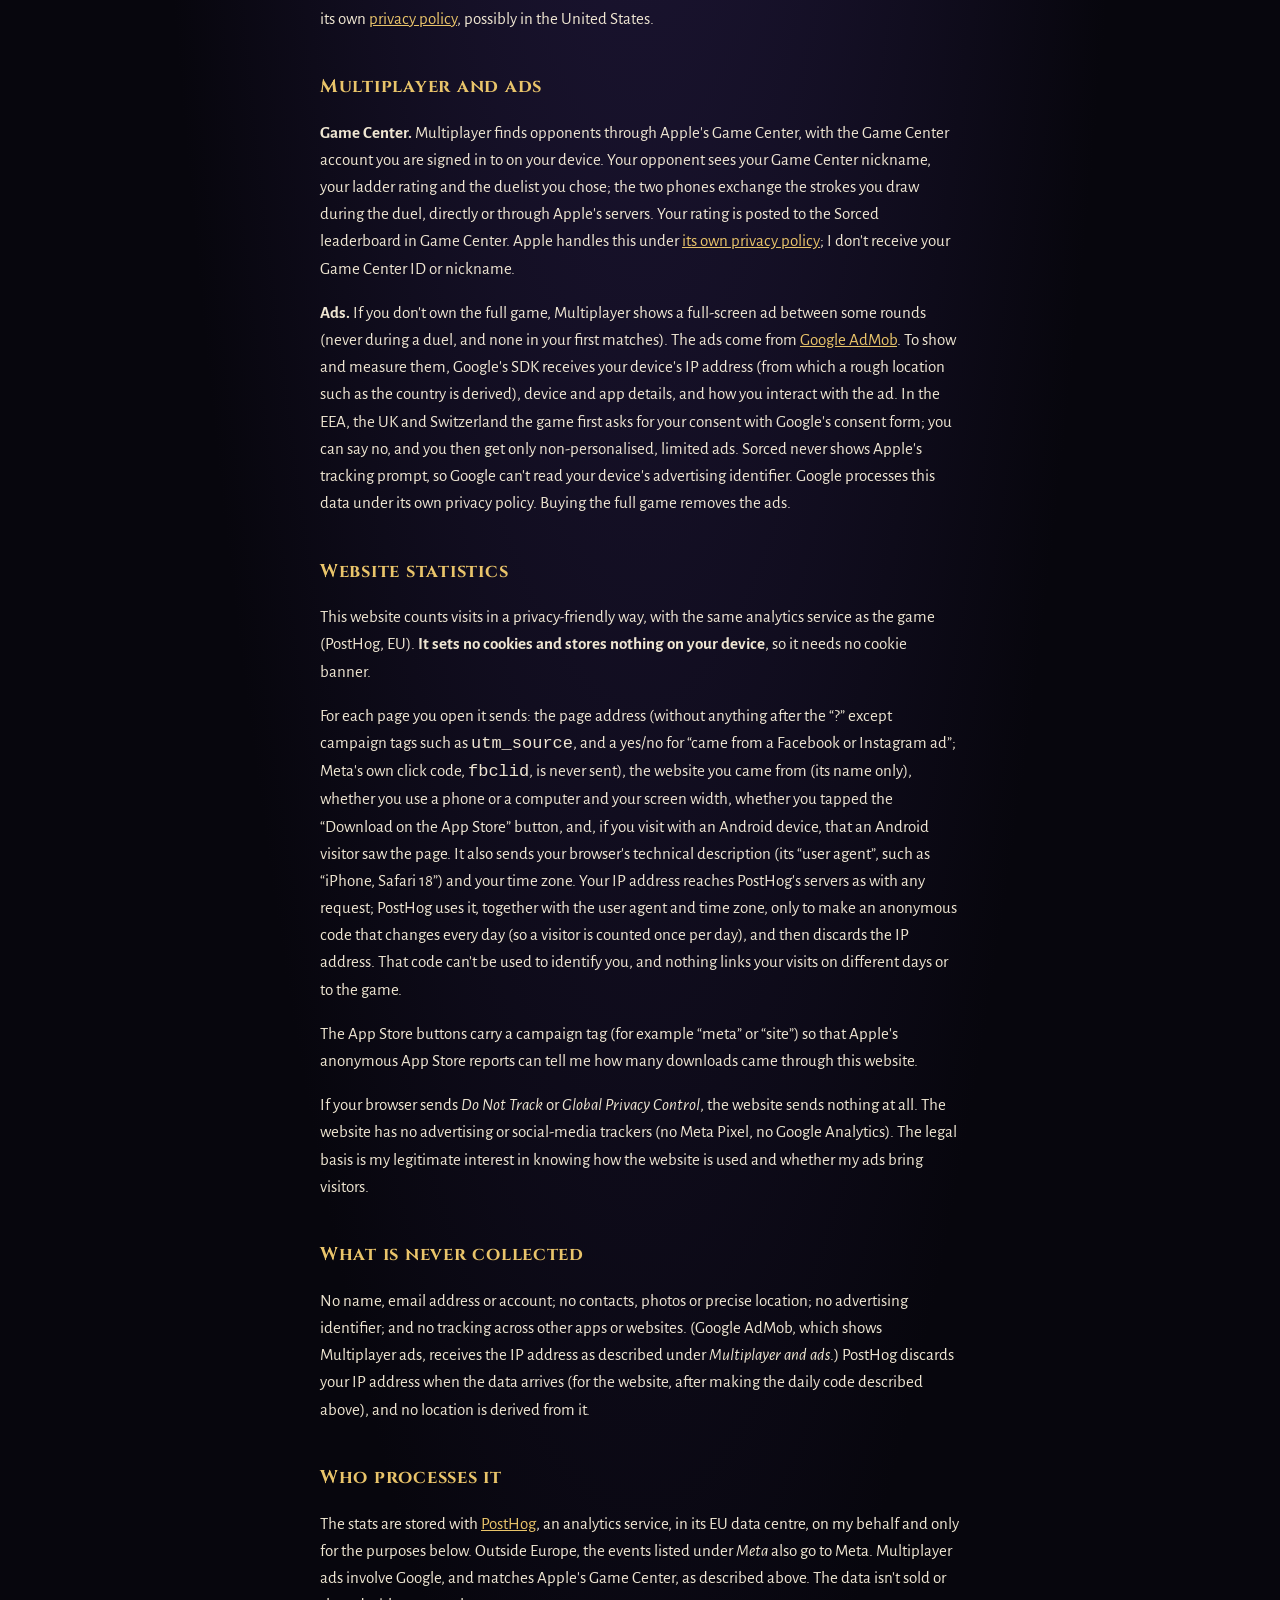
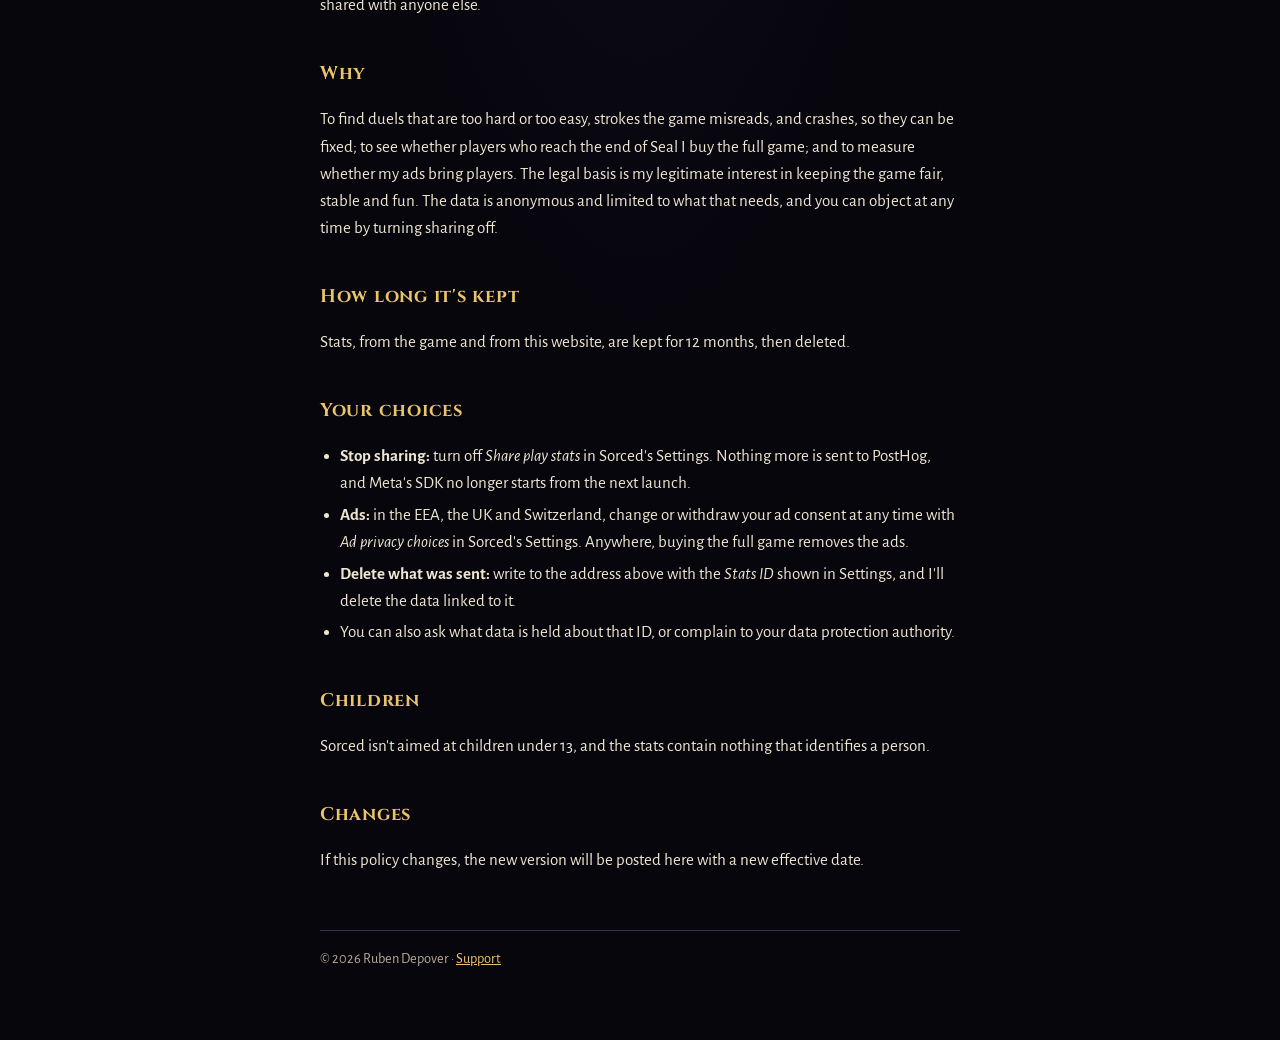
==== commit 6d24a18a: "Privacy policy: Multiplayer (Game Center) and its ads (Google AdMob), and how to change ad consent C" ====
--- a/privacy/index.html
+++ b/privacy/index.html
@@ -12,10 +12,10 @@
 <main>
 <nav><a href="../">Sorced</a><a href="../support/">Support</a></nav>
 <h1>Privacy policy</h1>
-<p class="lead">Effective 16 November 2026</p>
+<p class="lead">Effective 19 November 2026</p>
 
 <div class="card">
-<p><strong>In short:</strong> Sorced has no accounts and no ads, and doesn't track you. Your progress stays on your iPhone. Seal I is free; the full game is a one-time purchase handled by Apple. The game sends anonymous play stats and crash reports that help me improve it, and outside Europe it tells Meta about installs, duels cleared and purchases, so I can see whether my Facebook and Instagram ads work. You can turn all of that off at any time in Settings. This website counts visits without cookies (see <em>Website statistics</em>).</p>
+<p><strong>In short:</strong> Sorced has no accounts of its own and doesn't track you. Your progress stays on your iPhone. Seal I is free; the full game is a one-time purchase handled by Apple. Multiplayer is free and uses Apple's Game Center; players without the full game see ads between Multiplayer rounds, served by Google AdMob (see <em>Multiplayer and ads</em>). The game sends anonymous play stats and crash reports that help me improve it, and outside Europe it tells Meta about installs, duels cleared and purchases, so I can see whether my Facebook and Instagram ads work. You can turn all of that off at any time in Settings. This website counts visits without cookies (see <em>Website statistics</em>).</p>
 </div>
 
 <h2>Who makes Sorced</h2>
@@ -38,6 +38,9 @@
 <p>To measure whether my ads on Facebook and Instagram lead to people playing and buying Sorced, the App Store version of the game uses Meta's SDK, but only when all of these hold: <em>Share play stats</em> is on, and neither your App Store country nor your device region is in the EU, the EEA, the UK or Switzerland. It then sends Meta: that the app was installed and opened, when you clear a duel for the first time (and when you beat Seal I), and App Store purchases with their price and currency, together with device details such as model, iOS version, app version and language. Meta receives your IP address with these events.</p>
 <p>Sorced never shows the tracking prompt and never reads your device's advertising identifier, so Meta can't link these events to you across other apps and websites; Apple's privacy-preserving install reports (SKAdNetwork) tell Meta which ad led to an install. Meta processes the data under its own <a href="https://www.facebook.com/privacy/policy/">privacy policy</a>, possibly in the United States.</p>
 
+<h2>Multiplayer and ads</h2>
+<p><strong>Game Center.</strong> Multiplayer finds opponents through Apple's Game Center, with the Game Center account you are signed in to on your device. Your opponent sees your Game Center nickname, your ladder rating and the duelist you chose; the two phones exchange the strokes you draw during the duel, directly or through Apple's servers. Your rating is posted to the Sorced leaderboard in Game Center. Apple handles this under <a href="https://www.apple.com/legal/privacy/">its own privacy policy</a>; I don't receive your Game Center ID or nickname.</p>
+<p><strong>Ads.</strong> If you don't own the full game, Multiplayer shows a full-screen ad between some rounds (never during a duel, and none in your first matches). The ads come from <a href="https://policies.google.com/technologies/partner-sites">Google AdMob</a>. To show and measure them, Google's SDK receives your device's IP address (from which a rough location such as the country is derived), device and app details, and how you interact with the ad. In the EEA, the UK and Switzerland the game first asks for your consent with Google's consent form; you can say no, and you then get only non-personalised, limited ads. Sorced never shows Apple's tracking prompt, so Google can't read your device's advertising identifier. Google processes this data under its own privacy policy. Buying the full game removes the ads.</p>
 <h2>Website statistics</h2>
 <p>This website counts visits in a privacy-friendly way, with the same analytics service as the game (PostHog, EU). <strong>It sets no cookies and stores nothing on your device</strong>, so it needs no cookie banner.</p>
 <p>For each page you open it sends: the page address (without anything after the &ldquo;?&rdquo; except campaign tags such as <code>utm_source</code>, and a yes/no for &ldquo;came from a Facebook or Instagram ad&rdquo;; Meta's own click code, <code>fbclid</code>, is never sent), the website you came from (its name only), whether you use a phone or a computer and your screen width, whether you tapped the &ldquo;Download on the App Store&rdquo; button, and, if you visit with an Android device, that an Android visitor saw the page. It also sends your browser's technical description (its &ldquo;user agent&rdquo;, such as &ldquo;iPhone, Safari 18&rdquo;) and your time zone. Your IP address reaches PostHog's servers as with any request; PostHog uses it, together with the user agent and time zone, only to make an anonymous code that changes every day (so a visitor is counted once per day), and then discards the IP address. That code can't be used to identify you, and nothing links your visits on different days or to the game.</p>
@@ -45,10 +48,10 @@
 <p>If your browser sends <em>Do Not Track</em> or <em>Global Privacy Control</em>, the website sends nothing at all. The website has no advertising or social-media trackers (no Meta Pixel, no Google Analytics). The legal basis is my legitimate interest in knowing how the website is used and whether my ads bring visitors.</p>
 
 <h2>What is never collected</h2>
-<p>No name, email address or account; no contacts, photos or precise location; no advertising identifier; and no tracking across other apps or websites. PostHog discards your IP address when the data arrives (for the website, after making the daily code described above), and no location is derived from it.</p>
+<p>No name, email address or account; no contacts, photos or precise location; no advertising identifier; and no tracking across other apps or websites. (Google AdMob, which shows Multiplayer ads, receives the IP address as described under <em>Multiplayer and ads</em>.) PostHog discards your IP address when the data arrives (for the website, after making the daily code described above), and no location is derived from it.</p>
 
 <h2>Who processes it</h2>
-<p>The stats are stored with <a href="https://posthog.com">PostHog</a>, an analytics service, in its EU data centre, on my behalf and only for the purposes below. Outside Europe, the events listed under <em>Meta</em> also go to Meta. The data isn't sold or shared with anyone else.</p>
+<p>The stats are stored with <a href="https://posthog.com">PostHog</a>, an analytics service, in its EU data centre, on my behalf and only for the purposes below. Outside Europe, the events listed under <em>Meta</em> also go to Meta. Multiplayer ads involve Google, and matches Apple's Game Center, as described above. The data isn't sold or shared with anyone else.</p>
 
 <h2>Why</h2>
 <p>To find duels that are too hard or too easy, strokes the game misreads, and crashes, so they can be fixed; to see whether players who reach the end of Seal I buy the full game; and to measure whether my ads bring players. The legal basis is my legitimate interest in keeping the game fair, stable and fun. The data is anonymous and limited to what that needs, and you can object at any time by turning sharing off.</p>
@@ -59,6 +62,7 @@
 <h2>Your choices</h2>
 <ul>
 <li><strong>Stop sharing:</strong> turn off <em>Share play stats</em> in Sorced's Settings. Nothing more is sent to PostHog, and Meta's SDK no longer starts from the next launch.</li>
+<li><strong>Ads:</strong> in the EEA, the UK and Switzerland, change or withdraw your ad consent at any time with <em>Ad privacy choices</em> in Sorced's Settings. Anywhere, buying the full game removes the ads.</li>
 <li><strong>Delete what was sent:</strong> write to the address above with the <em>Stats ID</em> shown in Settings, and I'll delete the data linked to it.</li>
 <li>You can also ask what data is held about that ID, or complain to your data protection authority.</li>
 </ul>
--- a/style.css
+++ b/style.css
@@ -31,19 +31,3 @@
 .todo { background: #5a1420; color: #fff; padding: 0 6px; border-radius: 4px; font-weight: 700; }
 footer { margin-top: 56px; color: var(--muted); font-size: 0.9rem; border-top: 1px solid var(--line); padding-top: 16px; }
 
-/* Download page (download/): the page the Facebook/Instagram ads link to. */
-.dl { max-width: 560px; padding-top: 28px; text-align: center; }
-.dl-title { font-size: 2.6rem; margin: 0; letter-spacing: 0.12em; color: var(--gold); }
-.dl-sub { font-family: "Cinzel", Georgia, serif; margin: 0 0 12px; color: var(--ink); letter-spacing: 0.04em; }
-.dl-pitch { margin: 0 auto 18px; max-width: 30em; }
-.dl-cta { margin: 18px 0 8px; }
-.store-badge { display: inline-block; line-height: 0; }
-.store-badge img { display: block; height: auto; }
-.dl-meta, .android-note { color: var(--muted); font-size: 0.95rem; margin: 6px 0; }
-.android-note { color: var(--gold); }
-.phone { margin: 28px auto 8px; width: min(300px, 78vw); padding: 10px; border-radius: 34px;
-  background: linear-gradient(160deg, #6b5320, #e9c46a 40%, #6b5320); box-shadow: 0 18px 50px rgba(0,0,0,0.6); }
-.phone video { display: block; width: 100%; height: auto; border-radius: 25px; background: #000; }
-.pills { list-style: none; padding: 0; margin: 24px 0 8px; display: flex; flex-wrap: wrap; gap: 8px; justify-content: center; }
-.pills li { margin: 0; background: var(--panel); border: 1px solid var(--line); border-radius: 999px; padding: 6px 14px; font-size: 0.95rem; }
-.dl footer small { color: var(--muted); }
